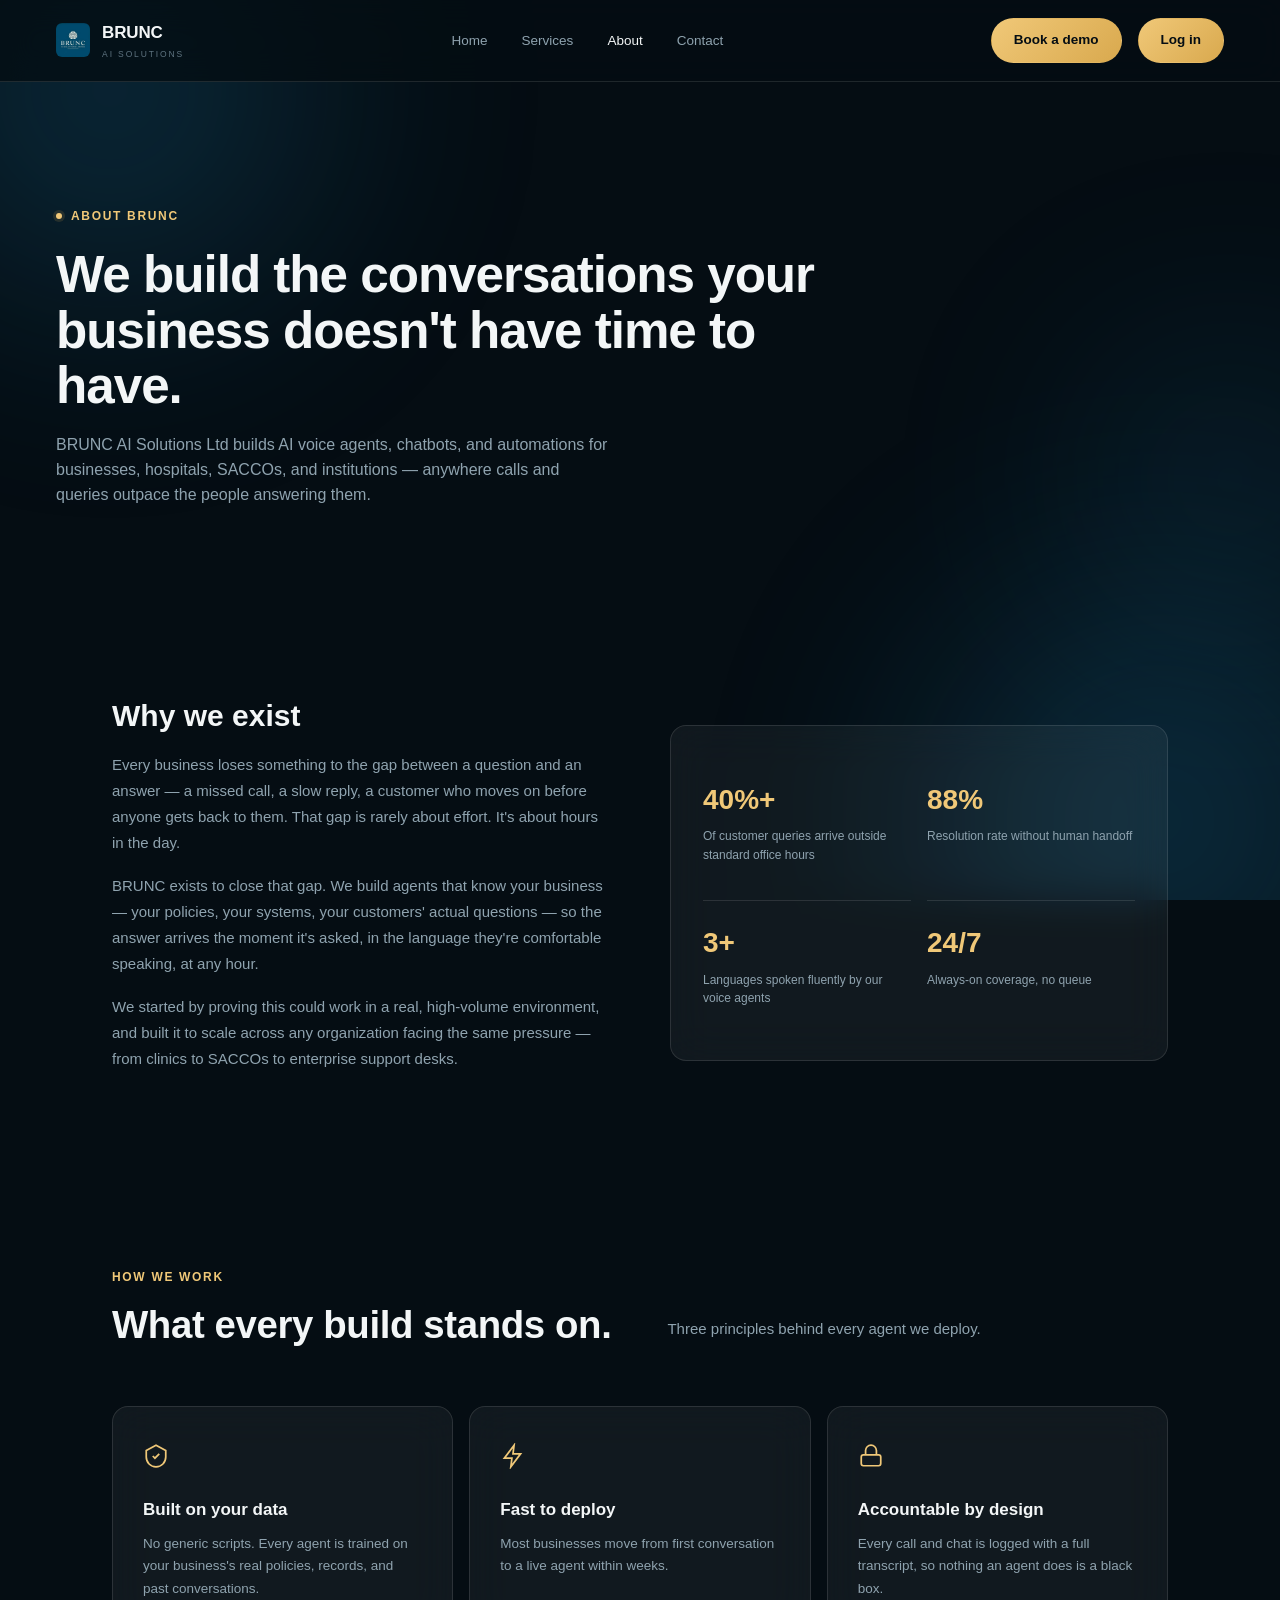
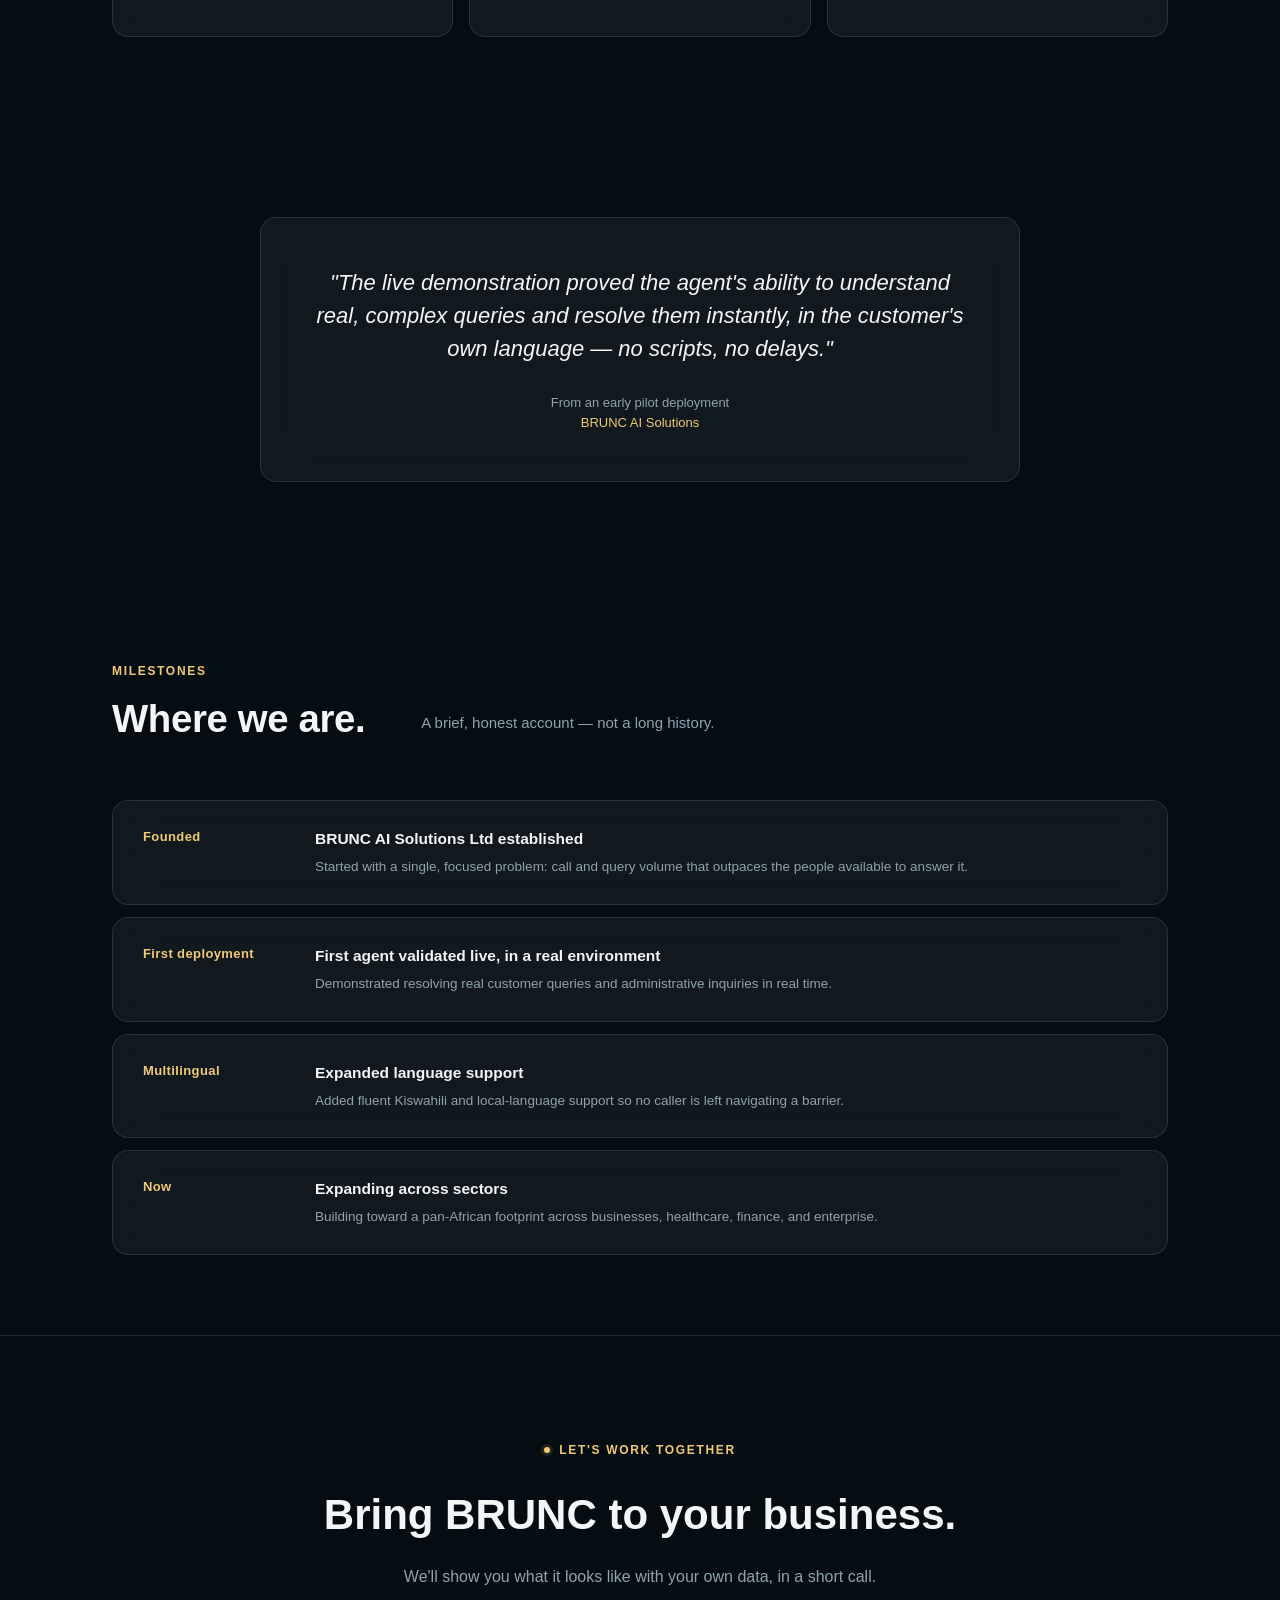
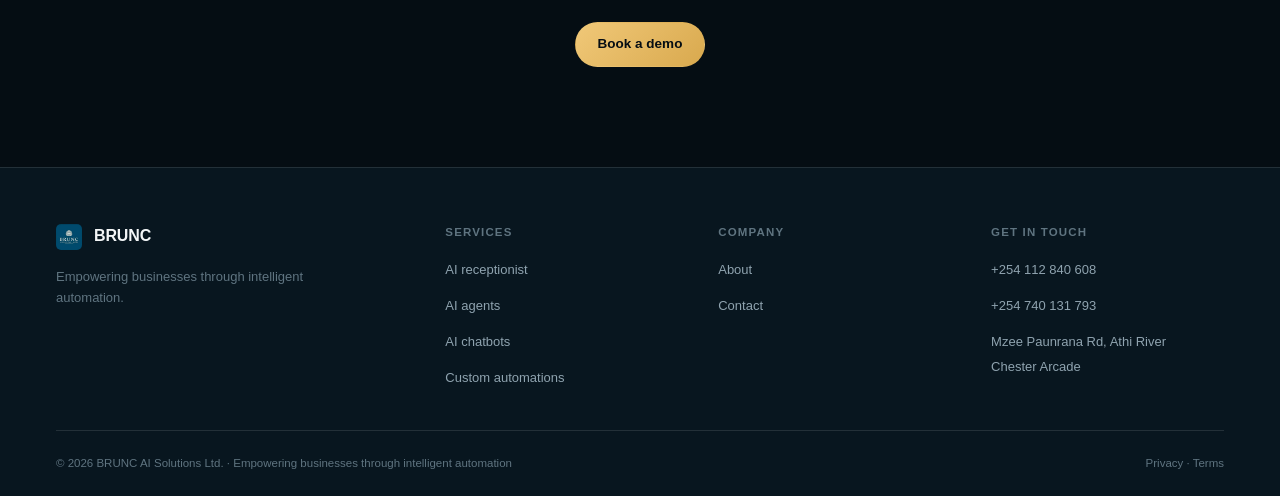
==== about.html @ fd371f69 "Initial commit: BRUNC AI Solutions website" ====
<!DOCTYPE html>
<html lang="en">
<head>
<meta charset="UTF-8">
<meta name="viewport" content="width=device-width, initial-scale=1.0">
<title>About BRUNC AI Solutions Ltd — Intelligent Automation for Every Business</title>
<meta name="description" content="Learn why BRUNC AI Solutions builds voice agents, chatbots, and automations for businesses, hospitals, SACCOs, and institutions facing high call and query volume.">
<meta name="keywords" content="AI receptionist Kenya, AI chatbot, AI voice agent, business automation, AI agents, customer support automation, BRUNC AI Solutions">
<meta name="author" content="BRUNC AI Solutions Ltd">
<link rel="canonical" href="https://www.brunc.ai/about.html">
<link rel="icon" type="image/jpeg" href="images/logo.jpeg">

<!-- Open Graph -->
<meta property="og:type" content="website">
<meta property="og:title" content="About BRUNC AI Solutions Ltd — Intelligent Automation for Every Business">
<meta property="og:description" content="Learn why BRUNC AI Solutions builds voice agents, chatbots, and automations for businesses, hospitals, SACCOs, and institutions facing high call and query volume.">
<meta property="og:image" content="https://www.brunc.ai/images/logo.jpeg">
<meta property="og:url" content="https://www.brunc.ai/about.html">
<meta property="og:site_name" content="BRUNC AI Solutions Ltd">

<!-- Twitter Card -->
<meta name="twitter:card" content="summary_large_image">
<meta name="twitter:title" content="About BRUNC AI Solutions Ltd — Intelligent Automation for Every Business">
<meta name="twitter:description" content="Learn why BRUNC AI Solutions builds voice agents, chatbots, and automations for businesses, hospitals, SACCOs, and institutions facing high call and query volume.">
<meta name="twitter:image" content="https://www.brunc.ai/images/logo.jpeg">
<link rel="stylesheet" href="styles.css">
<style>
  .about-hero h1 { font-size: clamp(34px, 4vw, 52px); font-weight: 800; line-height: 1.08; letter-spacing: -0.02em; max-width: 780px; margin-bottom: 20px; }
  .about-hero p { font-size: 16px; color: var(--muted); max-width: 560px; }

  .mission-grid { display: grid; grid-template-columns: 1fr 1fr; gap: 60px; align-items: center; }
  .mission-copy h2 { font-size: 30px; font-weight: 800; margin-bottom: 18px; line-height: 1.2; }
  .mission-copy p { font-size: 15px; color: var(--muted); line-height: 1.75; margin-bottom: 16px; }

  .mission-visual { padding: 32px; }
  .mission-stat-grid { display: grid; grid-template-columns: 1fr 1fr; gap: 16px; }
  .mstat { padding: 20px 0; border-top: 1px solid var(--surface-border); }
  .mstat:nth-child(-n+2) { border-top: none; }
  .mstat-num { font-size: 28px; font-weight: 800; color: var(--gold-bright); }
  .mstat-label { font-size: 12px; color: var(--muted); margin-top: 6px; }

  .values-grid { display: grid; grid-template-columns: repeat(3, 1fr); gap: 16px; }
  .value-card { padding: 36px 30px; }
  .value-icon { width: 26px; height: 26px; color: var(--gold-bright); margin-bottom: 20px; }
  .value-card h3 { font-size: 17px; font-weight: 700; margin-bottom: 10px; }
  .value-card p { font-size: 13.5px; color: var(--muted); line-height: 1.65; }

  .quote-block { max-width: 760px; margin: 0 auto; text-align: center; padding: 48px; }
  .quote-block blockquote { font-style: italic; font-size: 22px; line-height: 1.5; color: var(--text); margin-bottom: 28px; }
  .quote-attr { font-size: 13px; color: var(--muted); }
  .quote-attr .role { color: var(--gold-bright); }

  .timeline { display: flex; flex-direction: column; }
  .tl-row { display: grid; grid-template-columns: 140px 1fr; gap: 32px; padding: 26px 30px; }
  .tl-row + .tl-row { margin-top: 12px; }
  .tl-date { font-size: 13px; font-weight: 800; color: var(--gold-bright); letter-spacing: 0.03em; }
  .tl-content h4 { font-size: 15.5px; font-weight: 700; margin-bottom: 6px; }
  .tl-content p { font-size: 13.5px; color: var(--muted); }

  @media (max-width: 980px) {
    .mission-grid { grid-template-columns: 1fr; }
    .values-grid { grid-template-columns: 1fr; }
    .tl-row { grid-template-columns: 1fr; gap: 8px; }
  }
</style>
</head>
<body>

<div class="orb-field"><div class="orb orb-gold"></div><div class="orb orb-violet"></div><div class="orb orb-small"></div></div>

<header>
  <div class="logo-mark">
    <img src="images/logo.jpeg" alt="BRUNC AI Solutions Ltd logo">
    <div><div class="logo-word">BRUNC</div><div class="logo-sub">AI SOLUTIONS</div></div>
  </div>
  <nav><ul>
    <li><a href="index.html">Home</a></li>
    <li><a href="services.html">Services</a></li>
    <li><a href="about.html" class="active">About</a></li>
    <li><a href="contact.html">Contact</a></li>
  </ul></nav>
  <div class="nav-cta">
    <a href="https://cal.com/brunc-ai-solutions" target="_blank" rel="noopener" class="btn btn-gold">Book a demo</a>
    <a href="login.html" class="btn btn-gold">Log in</a>
    <button class="menu-toggle" id="menuToggle" aria-label="Open menu">
      <svg viewBox="0 0 24 24" fill="none" stroke="currentColor" stroke-width="2"><path d="M3 6h18M3 12h18M3 18h18"/></svg>
    </button>
  </div>
</header>
<div class="mobile-menu-overlay" id="mobileMenuOverlay"></div>
<div class="mobile-menu" id="mobileMenu">
  <div class="mobile-menu-close" id="mobileMenuClose"><svg viewBox="0 0 24 24" fill="none" stroke="currentColor" stroke-width="2"><path d="M18 6L6 18M6 6l12 12"/></svg></div>
  <ul>
    <li><a href="index.html">Home</a></li>
    <li><a href="services.html">Services</a></li>
    <li><a href="about.html" class="active">About</a></li>
    <li><a href="contact.html">Contact</a></li>
  </ul>
  <a href="login.html" class="btn btn-gold" style="width:100%; justify-content:center; margin-bottom:10px;">Log in</a>
  <a href="https://cal.com/brunc-ai-solutions" target="_blank" rel="noopener" class="btn btn-ghost" style="width:100%; justify-content:center;">Book a demo</a>
</div>

<section class="page-hero about-hero">
  <div class="eyebrow">About BRUNC</div>
  <h1>We build the conversations your business doesn't have time to have.</h1>
  <p>BRUNC AI Solutions Ltd builds AI voice agents, chatbots, and automations for businesses, hospitals, SACCOs, and institutions — anywhere calls and queries outpace the people answering them.</p>
</section>

<section class="section-pad">
  <div class="wrap">
    <div class="mission-grid">
      <div class="mission-copy">
        <h2>Why we exist</h2>
        <p>Every business loses something to the gap between a question and an answer — a missed call, a slow reply, a customer who moves on before anyone gets back to them. That gap is rarely about effort. It's about hours in the day.</p>
        <p>BRUNC exists to close that gap. We build agents that know your business — your policies, your systems, your customers' actual questions — so the answer arrives the moment it's asked, in the language they're comfortable speaking, at any hour.</p>
        <p>We started by proving this could work in a real, high-volume environment, and built it to scale across any organization facing the same pressure — from clinics to SACCOs to enterprise support desks.</p>
      </div>
      <div class="mission-visual glass">
        <div class="mission-stat-grid">
          <div class="mstat"><div class="mstat-num">40%+</div><div class="mstat-label">Of customer queries arrive outside standard office hours</div></div>
          <div class="mstat"><div class="mstat-num">88%</div><div class="mstat-label">Resolution rate without human handoff</div></div>
          <div class="mstat"><div class="mstat-num">3+</div><div class="mstat-label">Languages spoken fluently by our voice agents</div></div>
          <div class="mstat"><div class="mstat-num">24/7</div><div class="mstat-label">Always-on coverage, no queue</div></div>
        </div>
      </div>
    </div>
  </div>
</section>

<section class="section-pad tight">
  <div class="wrap">
    <div class="section-head">
      <div><div class="section-kicker">How we work</div><h2 class="section-title">What every build stands on.</h2></div>
      <p class="section-desc">Three principles behind every agent we deploy.</p>
    </div>
    <div class="values-grid">
      <div class="value-card glass">
        <svg class="value-icon" viewBox="0 0 24 24" fill="none" stroke="currentColor" stroke-width="1.6"><path d="M12 2L3 7v6c0 5 4 9 9 9s9-4 9-9V7l-9-5z"/><path d="M9 12l2 2 4-4"/></svg>
        <h3>Built on your data</h3>
        <p>No generic scripts. Every agent is trained on your business's real policies, records, and past conversations.</p>
      </div>
      <div class="value-card glass">
        <svg class="value-icon" viewBox="0 0 24 24" fill="none" stroke="currentColor" stroke-width="1.6"><path d="M13 2L4 14h7l-1 8 9-12h-7l1-8z"/></svg>
        <h3>Fast to deploy</h3>
        <p>Most businesses move from first conversation to a live agent within weeks.</p>
      </div>
      <div class="value-card glass">
        <svg class="value-icon" viewBox="0 0 24 24" fill="none" stroke="currentColor" stroke-width="1.6"><rect x="3" y="11" width="18" height="10" rx="2"/><path d="M7 11V7a5 5 0 0 1 10 0v4"/></svg>
        <h3>Accountable by design</h3>
        <p>Every call and chat is logged with a full transcript, so nothing an agent does is a black box.</p>
      </div>
    </div>
  </div>
</section>

<section class="section-pad">
  <div class="wrap">
    <div class="quote-block glass">
      <blockquote>"The live demonstration proved the agent's ability to understand real, complex queries and resolve them instantly, in the customer's own language — no scripts, no delays."</blockquote>
      <div class="quote-attr">From an early pilot deployment<br><span class="role">BRUNC AI Solutions</span></div>
    </div>
  </div>
</section>

<section class="section-pad tight">
  <div class="wrap">
    <div class="section-head">
      <div><div class="section-kicker">Milestones</div><h2 class="section-title">Where we are.</h2></div>
      <p class="section-desc">A brief, honest account — not a long history.</p>
    </div>
    <div class="timeline">
      <div class="tl-row glass"><div class="tl-date">Founded</div><div class="tl-content"><h4>BRUNC AI Solutions Ltd established</h4><p>Started with a single, focused problem: call and query volume that outpaces the people available to answer it.</p></div></div>
      <div class="tl-row glass"><div class="tl-date">First deployment</div><div class="tl-content"><h4>First agent validated live, in a real environment</h4><p>Demonstrated resolving real customer queries and administrative inquiries in real time.</p></div></div>
      <div class="tl-row glass"><div class="tl-date">Multilingual</div><div class="tl-content"><h4>Expanded language support</h4><p>Added fluent Kiswahili and local-language support so no caller is left navigating a barrier.</p></div></div>
      <div class="tl-row glass"><div class="tl-date">Now</div><div class="tl-content"><h4>Expanding across sectors</h4><p>Building toward a pan-African footprint across businesses, healthcare, finance, and enterprise.</p></div></div>
    </div>
  </div>
</section>

<section class="cta-band panel-alt" style="padding:100px 56px; text-align:center; border-top:1px solid var(--surface-border);">
  <div class="eyebrow" style="justify-content:center">Let's work together</div>
  <h2 style="font-size:clamp(28px,3.4vw,42px); font-weight:800; margin-bottom:18px;">Bring BRUNC to your business.</h2>
  <p style="color:var(--muted); margin-bottom:32px;">We'll show you what it looks like with your own data, in a short call.</p>
  <div class="actions-row" style="justify-content:center;"><a href="https://cal.com/brunc-ai-solutions" target="_blank" rel="noopener" class="btn btn-gold">Book a demo</a></div>
</section>

<footer>
  <div class="footer-grid">
    <div>
      <div class="logo-mark"><img src="images/logo.jpeg" alt="BRUNC AI Solutions Ltd logo" style="height:26px; width:auto; border-radius:5px;"><div class="logo-word" style="font-size:16px">BRUNC</div></div>
      <p class="footer-brand-desc">Empowering businesses through intelligent automation.</p>
    </div>
    <div class="footer-col"><h5>Services</h5><ul><li><a href="services.html">AI receptionist</a></li><li><a href="services.html">AI agents</a></li><li><a href="services.html">AI chatbots</a></li><li><a href="services.html">Custom automations</a></li></ul></div>
    <div class="footer-col"><h5>Company</h5><ul><li><a href="about.html">About</a></li><li><a href="contact.html">Contact</a></li></ul></div>
    <div class="footer-col"><h5>Get in touch</h5><ul><li><a href="tel:+254112840608">+254 112 840 608</a></li><li><a href="tel:+254740131793">+254 740 131 793</a></li><li><a href="contact.html">Mzee Paunrana Rd, Athi River<br>Chester Arcade</a></li></ul></div>
  </div>
  <div class="footer-bottom"><span>© 2026 BRUNC AI Solutions Ltd. · Empowering businesses through intelligent automation</span><span>Privacy · Terms</span></div>
</footer>

<script>
(function() {
  const toggle = document.getElementById('menuToggle');
  const menu = document.getElementById('mobileMenu');
  const overlay = document.getElementById('mobileMenuOverlay');
  const closeBtn = document.getElementById('mobileMenuClose');
  function openMenu() { menu.classList.add('open'); overlay.classList.add('open'); }
  function closeMenu() { menu.classList.remove('open'); overlay.classList.remove('open'); }
  if (toggle) toggle.addEventListener('click', openMenu);
  if (closeBtn) closeBtn.addEventListener('click', closeMenu);
  if (overlay) overlay.addEventListener('click', closeMenu);
})();
</script>
</body>
</html>
---- styles.css ----
:root {
  --void: #050D13;
  --void-2: #08161F;
  --surface: rgba(255,255,255,0.05);
  --surface-2: rgba(255,255,255,0.08);
  --surface-border: rgba(255,255,255,0.11);
  --surface-border-strong: rgba(255,255,255,0.20);
  --text: #F3F6F7;
  --muted: #8FA3AF;
  --muted-dim: #5F7480;
  --gold: #D9A94E;
  --gold-bright: #F0C878;
  --gold-soft: rgba(217,169,78,0.14);
  --blue: #064665;
  --blue-bright: #1D8FC4;
  --blue-soft: rgba(29,143,196,0.16);
  --ink: #050D13;
}

* { margin: 0; padding: 0; box-sizing: border-box; }
html { scroll-behavior: smooth; }

body {
  background: var(--void);
  color: var(--text);
  font-family: 'Inter', -apple-system, BlinkMacSystemFont, 'Segoe UI', sans-serif;
  line-height: 1.55;
  overflow-x: hidden;
  position: relative;
}

.serif { font-family: Cambria, 'Georgia', serif; }
a { color: inherit; text-decoration: none; }
::selection { background: var(--blue-bright); color: #fff; }
img { max-width: 100%; display: block; }

/* ---------- ambient edge-glow background (Connex-style) ---------- */
.orb-field {
  position: fixed;
  inset: 0;
  z-index: 0;
  overflow: hidden;
  pointer-events: none;
}
.orb {
  position: absolute;
  border-radius: 50%;
  filter: blur(110px);
  opacity: 0.28;
}
.orb-gold { width: 620px; height: 620px; background: radial-gradient(circle, var(--blue-bright), transparent 70%); top: -220px; left: -200px; animation: drift1 28s ease-in-out infinite; opacity: 0.3; }
.orb-violet { width: 680px; height: 680px; background: radial-gradient(circle, var(--blue-bright), transparent 70%); bottom: -260px; right: -220px; animation: drift2 34s ease-in-out infinite; opacity: 0.32; }
.orb-small { width: 420px; height: 420px; background: radial-gradient(circle, var(--blue-bright), transparent 70%); top: 30%; right: -160px; opacity: 0.2; animation: drift3 24s ease-in-out infinite; }

@keyframes drift1 { 0%,100% { transform: translate(0,0) scale(1); } 50% { transform: translate(-40px,50px) scale(1.08); } }
@keyframes drift2 { 0%,100% { transform: translate(0,0) scale(1); } 50% { transform: translate(50px,-40px) scale(1.1); } }
@keyframes drift3 { 0%,100% { transform: translate(0,0); } 50% { transform: translate(-60px,-30px); } }

@media (prefers-reduced-motion: reduce) {
  .orb { animation: none !important; }
}

/* ---------- glass panel base ---------- */
.glass {
  background: var(--surface);
  border: 1px solid var(--surface-border);
  backdrop-filter: blur(20px);
  -webkit-backdrop-filter: blur(20px);
  border-radius: 16px;
}

/* ---------- header ---------- */
header {
  position: sticky;
  top: 0;
  z-index: 100;
  display: flex;
  align-items: center;
  justify-content: space-between;
  padding: 18px 56px;
  background: rgba(5,13,19,0.78);
  backdrop-filter: blur(16px);
  -webkit-backdrop-filter: blur(16px);
  border-bottom: 1px solid var(--surface-border);
  flex-wrap: wrap;
}

.logo-mark { display: flex; align-items: center; gap: 12px; }
.logo-mark img { height: 34px; width: auto; display: block; border-radius: 6px; }
.logo-mark svg { width: 30px; height: 30px; }
.logo-word { font-size: 17px; font-weight: 800; letter-spacing: -0.01em; }
.logo-sub { font-size: 8.5px; letter-spacing: 0.22em; color: var(--muted-dim); margin-top: 1px; }

nav ul { display: flex; gap: 34px; list-style: none; }
nav a { font-size: 13.5px; font-weight: 500; color: var(--muted); transition: color 0.2s ease; padding-bottom: 3px; }
nav a:hover { color: var(--text); }
nav a.active { color: var(--text); }

.nav-cta { display: flex; align-items: center; gap: 16px; }

.btn {
  display: inline-flex;
  align-items: center;
  gap: 8px;
  padding: 11px 22px;
  border-radius: 30px;
  font-size: 13.5px;
  font-weight: 600;
  cursor: pointer;
  transition: all 0.22s cubic-bezier(.4,0,.2,1);
  border: 1px solid transparent;
  white-space: nowrap;
}
.btn-gold {
  background: linear-gradient(135deg, var(--gold-bright), var(--gold));
  color: var(--ink);
}
.btn-gold:hover { transform: translateY(-1px); box-shadow: 0 8px 24px -8px rgba(217,169,78,0.5); }
.btn-ghost { border-color: var(--surface-border-strong); color: var(--text); background: var(--surface); }
.btn-ghost:hover { border-color: var(--gold); background: var(--gold-soft); }

/* ---------- mobile menu ---------- */
.menu-toggle {
  display: none;
  width: 36px; height: 36px;
  border: 1px solid var(--surface-border-strong);
  border-radius: 10px;
  align-items: center; justify-content: center;
  cursor: pointer; background: var(--surface); flex-shrink: 0;
}
.menu-toggle svg { width: 18px; height: 18px; color: var(--text); }

.mobile-menu {
  display: block;
  position: fixed; top: 0; right: 0; bottom: 0;
  width: 84%; max-width: 340px;
  background: var(--void-2);
  border-left: 1px solid var(--surface-border);
  z-index: 200;
  padding: 24px;
  transform: translateX(100%);
  transition: transform 0.28s ease;
  overflow-y: auto;
  visibility: hidden;
}
.mobile-menu.open { transform: translateX(0); visibility: visible; }
.mobile-menu-close { display: flex; justify-content: flex-end; margin-bottom: 28px; }
.mobile-menu-close svg { width: 22px; height: 22px; color: var(--muted); cursor: pointer; }
.mobile-menu ul { list-style: none; display: flex; flex-direction: column; gap: 2px; margin-bottom: 24px; }
.mobile-menu ul li a { display: block; padding: 14px 4px; font-size: 16px; color: var(--text); border-bottom: 1px solid var(--surface-border); }
.mobile-menu ul li a.active { color: var(--gold); }
.mobile-menu-overlay { display: none; position: fixed; inset: 0; z-index: 199; background: rgba(0,0,0,0.6); backdrop-filter: blur(2px); }
.mobile-menu-overlay.open { display: block; }

/* ---------- shared layout ---------- */
.wrap { max-width: 1280px; margin: 0 auto; padding: 0 56px; position: relative; z-index: 2; }
.page-hero { padding: 120px 56px 90px; position: relative; overflow: hidden; z-index: 2; }

.eyebrow {
  display: inline-flex; align-items: center; gap: 9px;
  font-size: 12px; letter-spacing: 0.14em; text-transform: uppercase;
  color: var(--gold-bright); margin-bottom: 22px; font-weight: 700;
}
.eyebrow::before { content: ''; width: 6px; height: 6px; border-radius: 50%; background: var(--gold-bright); box-shadow: 0 0 0 3px var(--gold-soft); }

section { position: relative; z-index: 2; }
.section-pad { padding: 100px 56px; }
.section-pad.tight { padding: 80px 56px; }

.section-head { display: grid; grid-template-columns: auto 1fr; gap: 56px; align-items: end; margin-bottom: 60px; }
.section-kicker { font-size: 12px; letter-spacing: 0.14em; text-transform: uppercase; color: var(--gold-bright); font-weight: 700; margin-bottom: 16px; }
.section-title { font-size: clamp(28px, 3vw, 42px); font-weight: 800; line-height: 1.12; letter-spacing: -0.01em; max-width: 600px; }
.section-desc { font-size: 15px; color: var(--muted); line-height: 1.7; max-width: 320px; padding-bottom: 4px; }

/* ---------- footer ---------- */
footer { position: relative; z-index: 2; border-top: 1px solid var(--surface-border); padding: 56px 56px 0; background: var(--void-2); }
.footer-grid { max-width: 1280px; margin: 0 auto; display: grid; grid-template-columns: 1.5fr 1fr 1fr 1fr; gap: 40px; padding-bottom: 40px; }
.footer-brand-desc { font-size: 13px; color: var(--muted-dim); line-height: 1.65; margin-top: 16px; max-width: 270px; }
.footer-col h5 { font-size: 11.5px; letter-spacing: 0.1em; text-transform: uppercase; color: var(--muted-dim); margin-bottom: 16px; }
.footer-col ul { list-style: none; display: flex; flex-direction: column; gap: 11px; }
.footer-col a { font-size: 13px; color: var(--muted); transition: color 0.2s; }
.footer-col a:hover { color: var(--gold-bright); }

.footer-bottom {
  max-width: 1280px; margin: 0 auto; display: flex; justify-content: space-between; align-items: center;
  padding: 24px 0; border-top: 1px solid var(--surface-border); font-size: 11.5px; color: var(--muted-dim);
}

/* ---------- misc shared ---------- */
.tag { font-size: 11px; padding: 4px 11px; border: 1px solid var(--surface-border-strong); border-radius: 20px; color: var(--muted); }
.actions-row { display: flex; gap: 16px; flex-wrap: wrap; }

@media (max-width: 980px) {
  header { padding: 16px 22px; }
  nav { display: none; }
  .menu-toggle { display: flex; }
  .page-hero { padding: 110px 22px 60px; }
  .section-pad, .section-pad.tight { padding: 64px 22px; }
  .section-head { grid-template-columns: 1fr; gap: 18px; }
  .footer-grid { grid-template-columns: 1fr 1fr; }
  .wrap { padding: 0 22px; }
  footer { padding: 48px 22px 0; }
}

@media (prefers-reduced-motion: reduce) {
  * { animation: none !important; transition: none !important; }
}
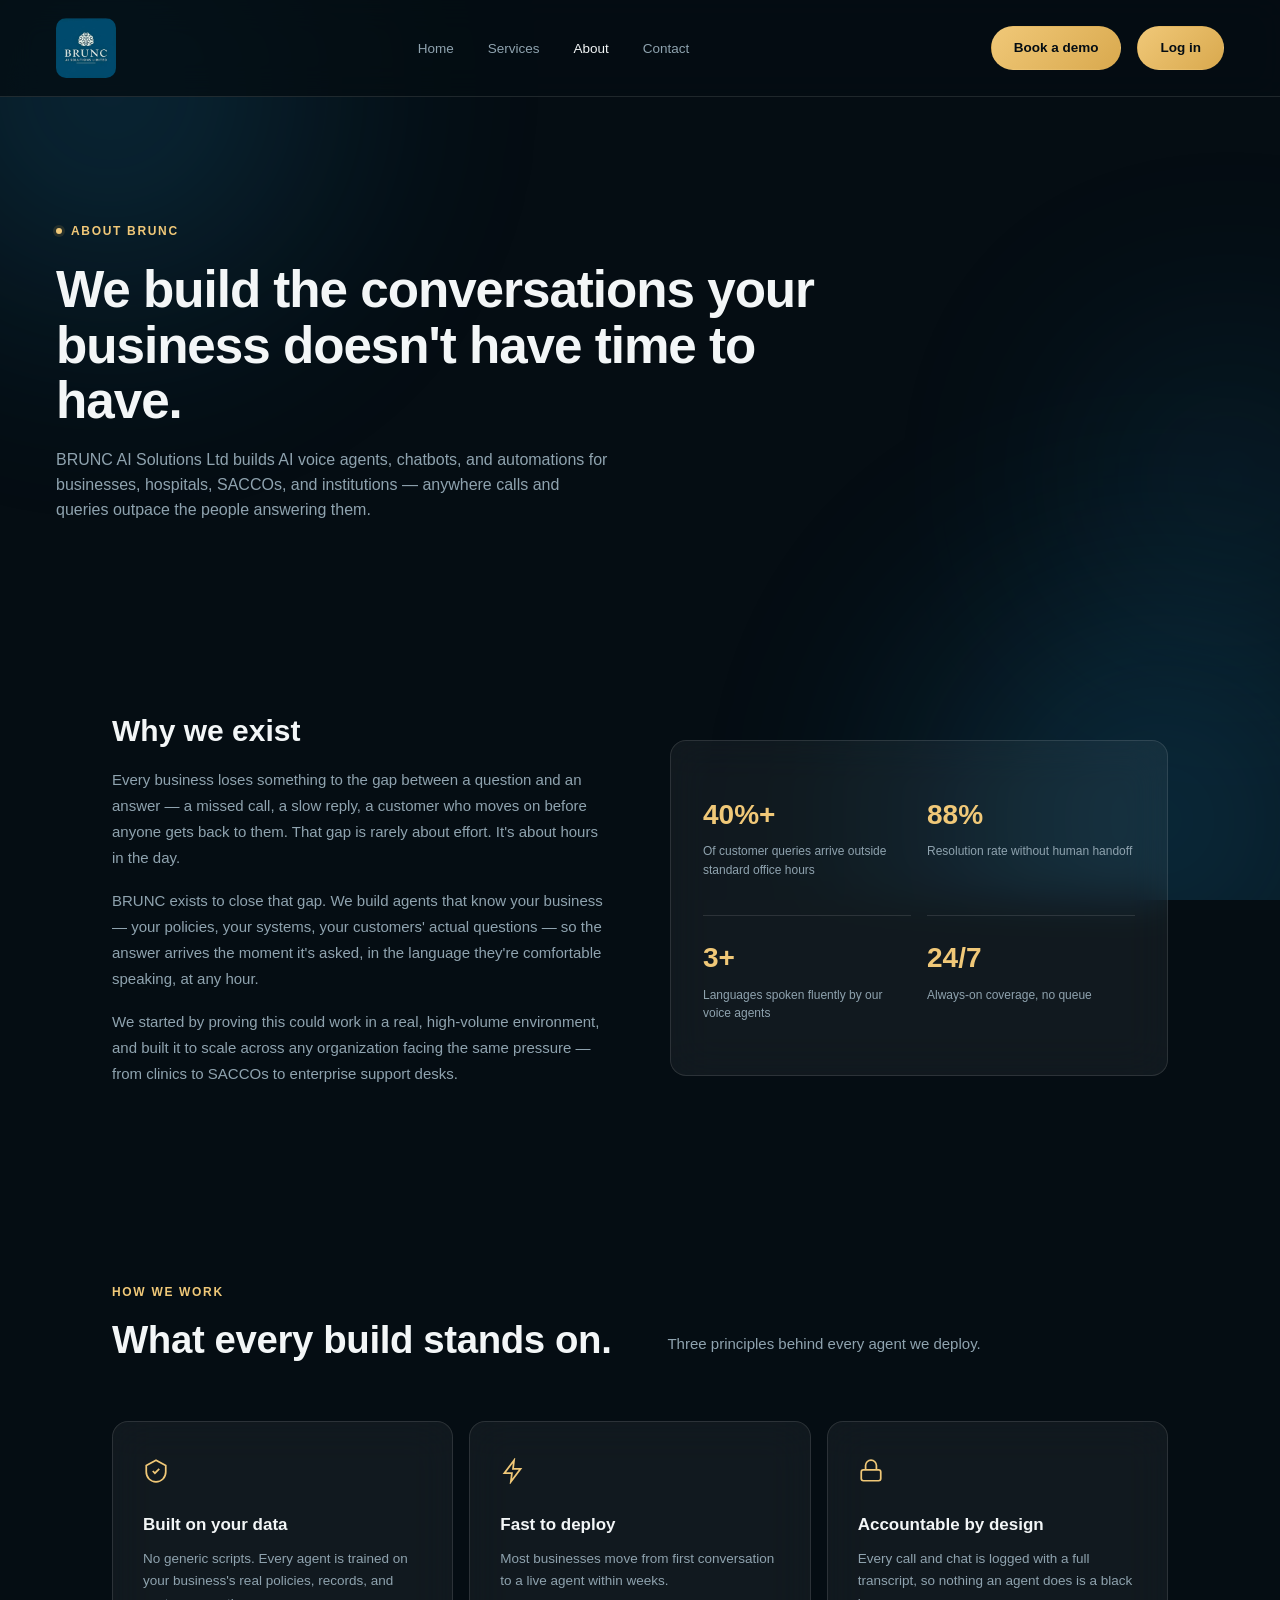
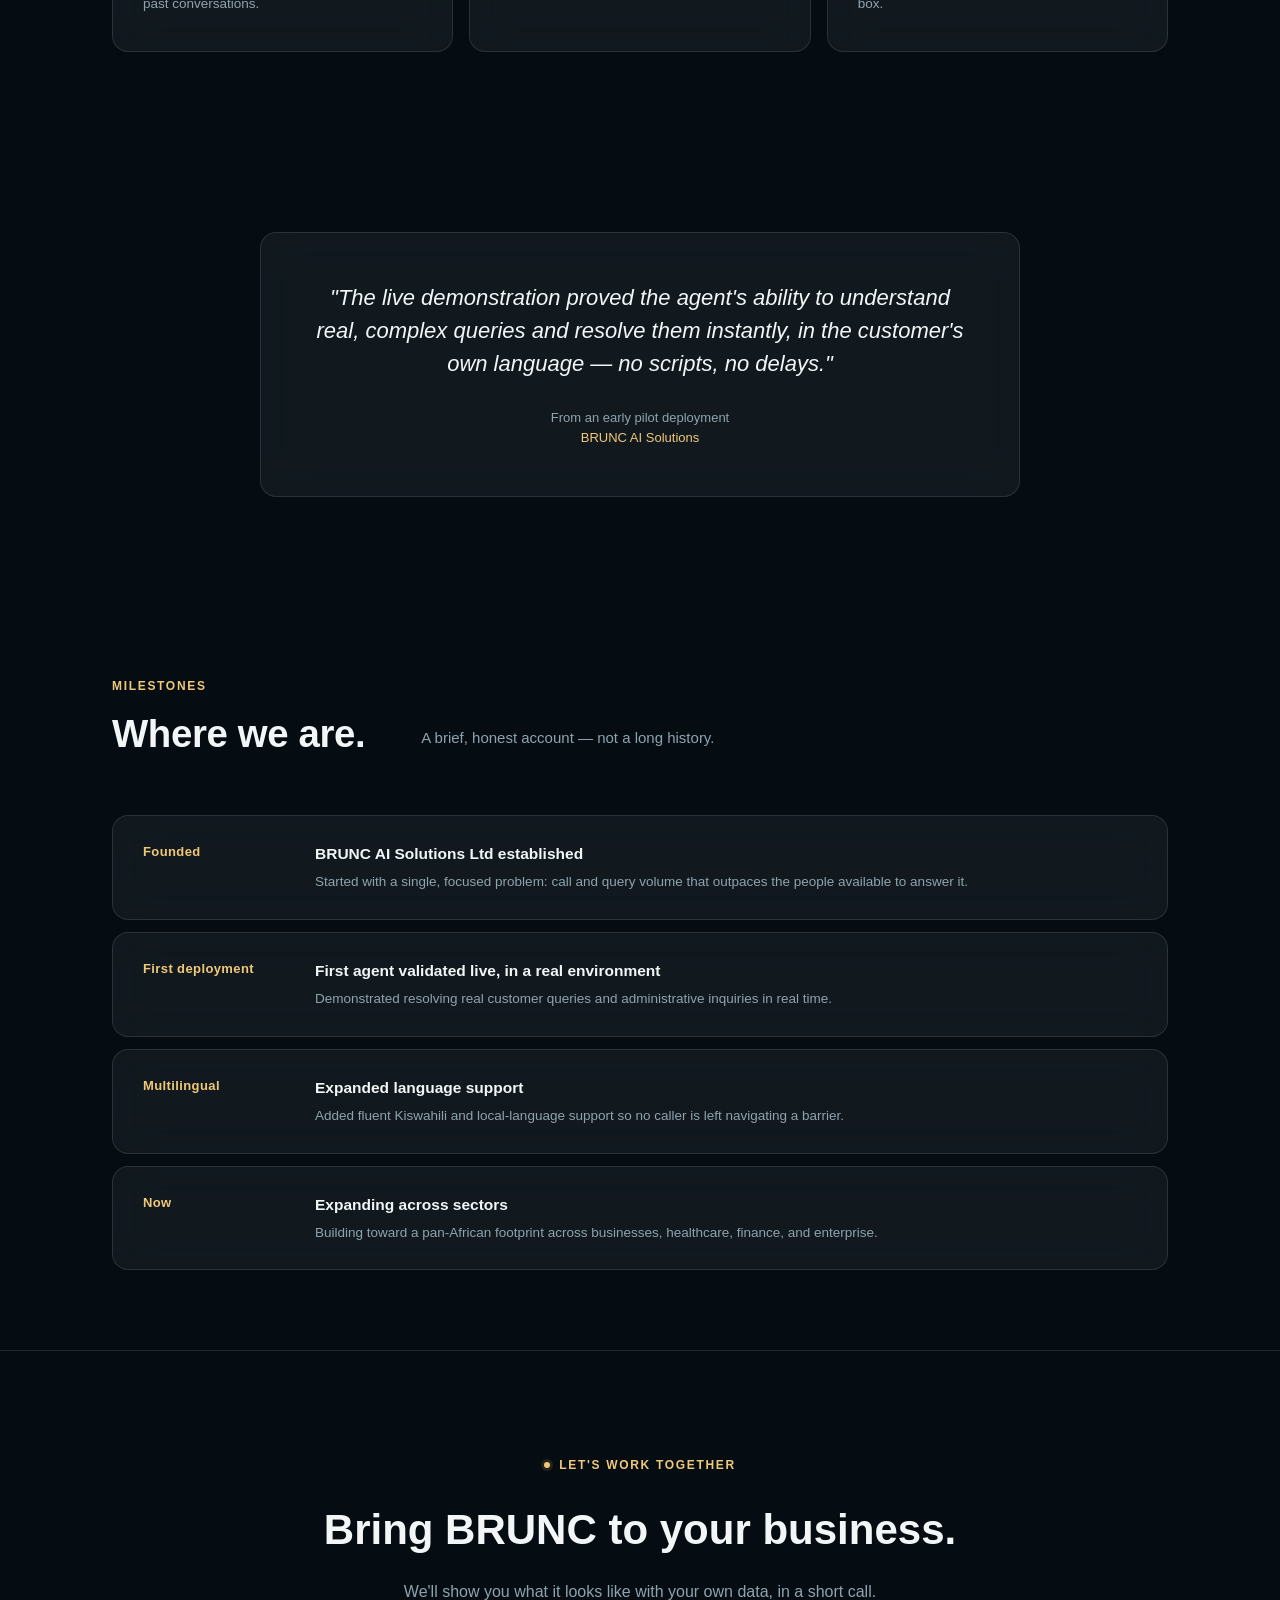
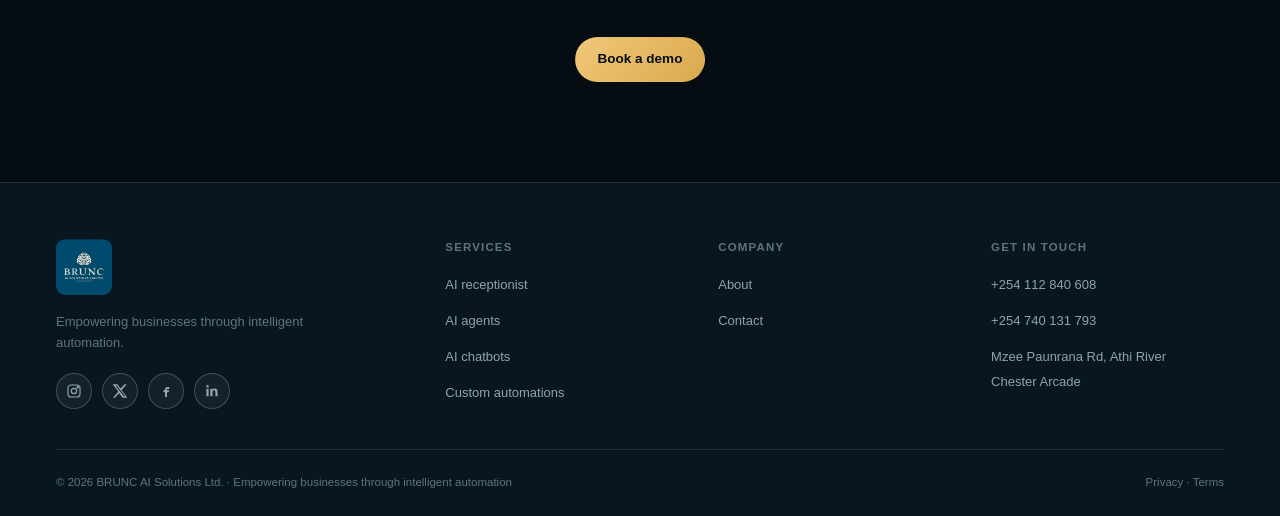
==== commit 4aecc412: "Add header/footer logo sizing, social icons, and animated AI brain background on login page" ====
--- a/about.html
+++ b/about.html
@@ -71,7 +71,6 @@
 <header>
   <div class="logo-mark">
     <img src="images/logo.jpeg" alt="BRUNC AI Solutions Ltd logo">
-    <div><div class="logo-word">BRUNC</div><div class="logo-sub">AI SOLUTIONS</div></div>
   </div>
   <nav><ul>
     <li><a href="index.html">Home</a></li>
@@ -187,8 +186,22 @@
 <footer>
   <div class="footer-grid">
     <div>
-      <div class="logo-mark"><img src="images/logo.jpeg" alt="BRUNC AI Solutions Ltd logo" style="height:26px; width:auto; border-radius:5px;"><div class="logo-word" style="font-size:16px">BRUNC</div></div>
+      <div class="logo-mark"><img src="images/logo.jpeg" alt="BRUNC AI Solutions Ltd logo" style="height:56px; width:auto; border-radius:9px;"></div>
       <p class="footer-brand-desc">Empowering businesses through intelligent automation.</p>
+      <div class="footer-social">
+        <a href="#" aria-label="Instagram" target="_blank" rel="noopener">
+          <svg viewBox="0 0 24 24" fill="none" stroke="currentColor" stroke-width="1.8"><rect x="3" y="3" width="18" height="18" rx="5"/><circle cx="12" cy="12" r="4"/><circle cx="17.5" cy="6.5" r="1"/></svg>
+        </a>
+        <a href="#" aria-label="Twitter / X" target="_blank" rel="noopener">
+          <svg viewBox="0 0 24 24" fill="currentColor"><path d="M18.9 2H22l-7.6 8.7L23 22h-6.9l-5.4-6.6L4.4 22H1.3l8.2-9.3L1 2h7l4.9 6.1L18.9 2zm-1.2 18h1.9L7.4 4H5.4l12.3 16z"/></svg>
+        </a>
+        <a href="#" aria-label="Facebook" target="_blank" rel="noopener">
+          <svg viewBox="0 0 24 24" fill="currentColor"><path d="M14 9h3V6h-3c-2 0-3.5 1.5-3.5 3.5V11H8v3h2.5v7h3v-7h2.7l.3-3h-3v-1.5c0-.6.4-1 1-1z"/></svg>
+        </a>
+        <a href="#" aria-label="LinkedIn" target="_blank" rel="noopener">
+          <svg viewBox="0 0 24 24" fill="currentColor"><path d="M6.94 8.5H3.56V20h3.38V8.5zM5.25 3a1.96 1.96 0 1 0 0 3.92A1.96 1.96 0 0 0 5.25 3zM20.44 20h-3.37v-6.02c0-1.43-.03-3.28-2-3.28-2 0-2.31 1.56-2.31 3.17V20H9.4V8.5h3.24v1.57h.05c.45-.85 1.56-1.75 3.2-1.75 3.42 0 4.55 2.25 4.55 5.17V20z"/></svg>
+        </a>
+      </div>
     </div>
     <div class="footer-col"><h5>Services</h5><ul><li><a href="services.html">AI receptionist</a></li><li><a href="services.html">AI agents</a></li><li><a href="services.html">AI chatbots</a></li><li><a href="services.html">Custom automations</a></li></ul></div>
     <div class="footer-col"><h5>Company</h5><ul><li><a href="about.html">About</a></li><li><a href="contact.html">Contact</a></li></ul></div>
--- a/styles.css
+++ b/styles.css
@@ -86,7 +86,7 @@
 }
 
 .logo-mark { display: flex; align-items: center; gap: 12px; }
-.logo-mark img { height: 34px; width: auto; display: block; border-radius: 6px; }
+.logo-mark img { height: 60px; width: auto; display: block; border-radius: 10px; }
 .logo-mark svg { width: 30px; height: 30px; }
 .logo-word { font-size: 17px; font-weight: 800; letter-spacing: -0.01em; }
 .logo-sub { font-size: 8.5px; letter-spacing: 0.22em; color: var(--muted-dim); margin-top: 1px; }
@@ -176,6 +176,17 @@
 footer { position: relative; z-index: 2; border-top: 1px solid var(--surface-border); padding: 56px 56px 0; background: var(--void-2); }
 .footer-grid { max-width: 1280px; margin: 0 auto; display: grid; grid-template-columns: 1.5fr 1fr 1fr 1fr; gap: 40px; padding-bottom: 40px; }
 .footer-brand-desc { font-size: 13px; color: var(--muted-dim); line-height: 1.65; margin-top: 16px; max-width: 270px; }
+
+.footer-social { display: flex; gap: 10px; margin-top: 20px; }
+.footer-social a {
+  width: 36px; height: 36px; border-radius: 50%;
+  background: var(--surface); border: 1px solid var(--surface-border-strong);
+  display: flex; align-items: center; justify-content: center;
+  transition: all 0.2s ease;
+}
+.footer-social a svg { width: 16px; height: 16px; color: var(--muted); transition: color 0.2s ease; }
+.footer-social a:hover { border-color: var(--gold); background: var(--gold-soft); }
+.footer-social a:hover svg { color: var(--gold-bright); }
 .footer-col h5 { font-size: 11.5px; letter-spacing: 0.1em; text-transform: uppercase; color: var(--muted-dim); margin-bottom: 16px; }
 .footer-col ul { list-style: none; display: flex; flex-direction: column; gap: 11px; }
 .footer-col a { font-size: 13px; color: var(--muted); transition: color 0.2s; }
